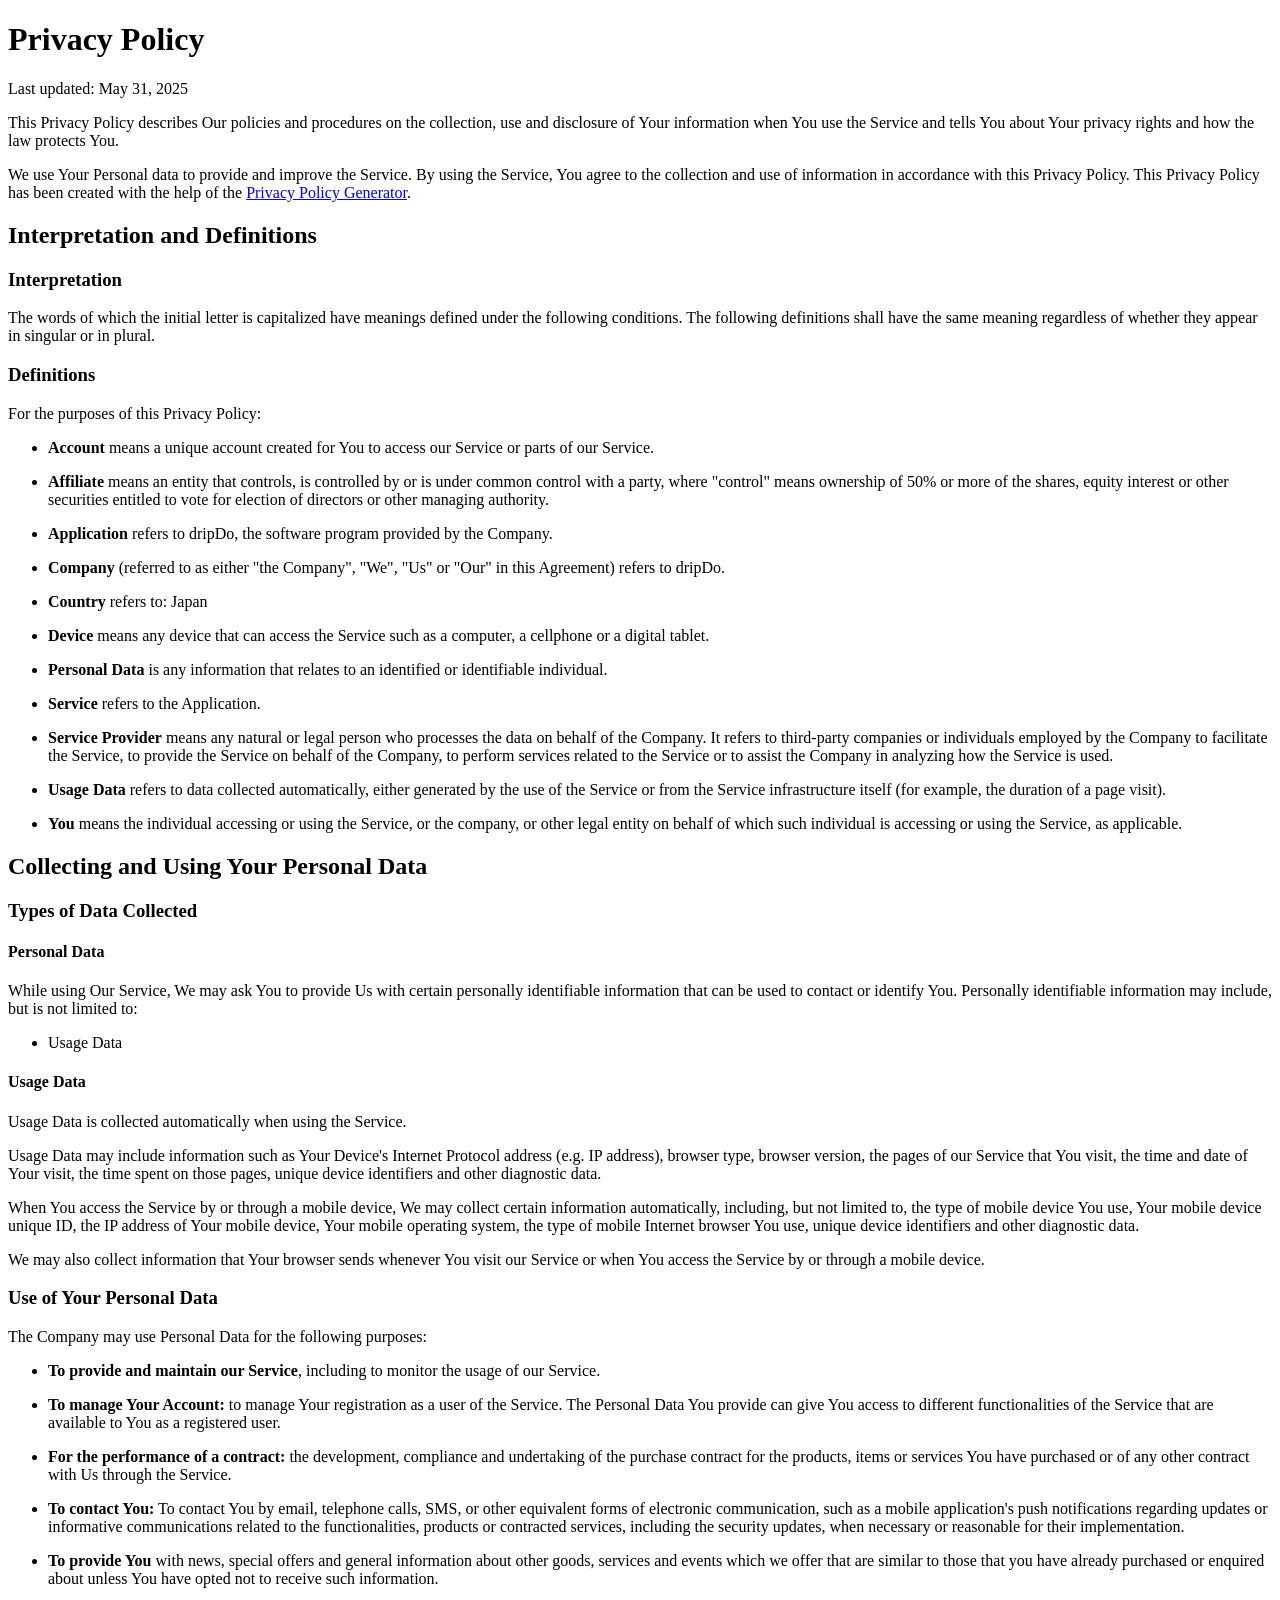
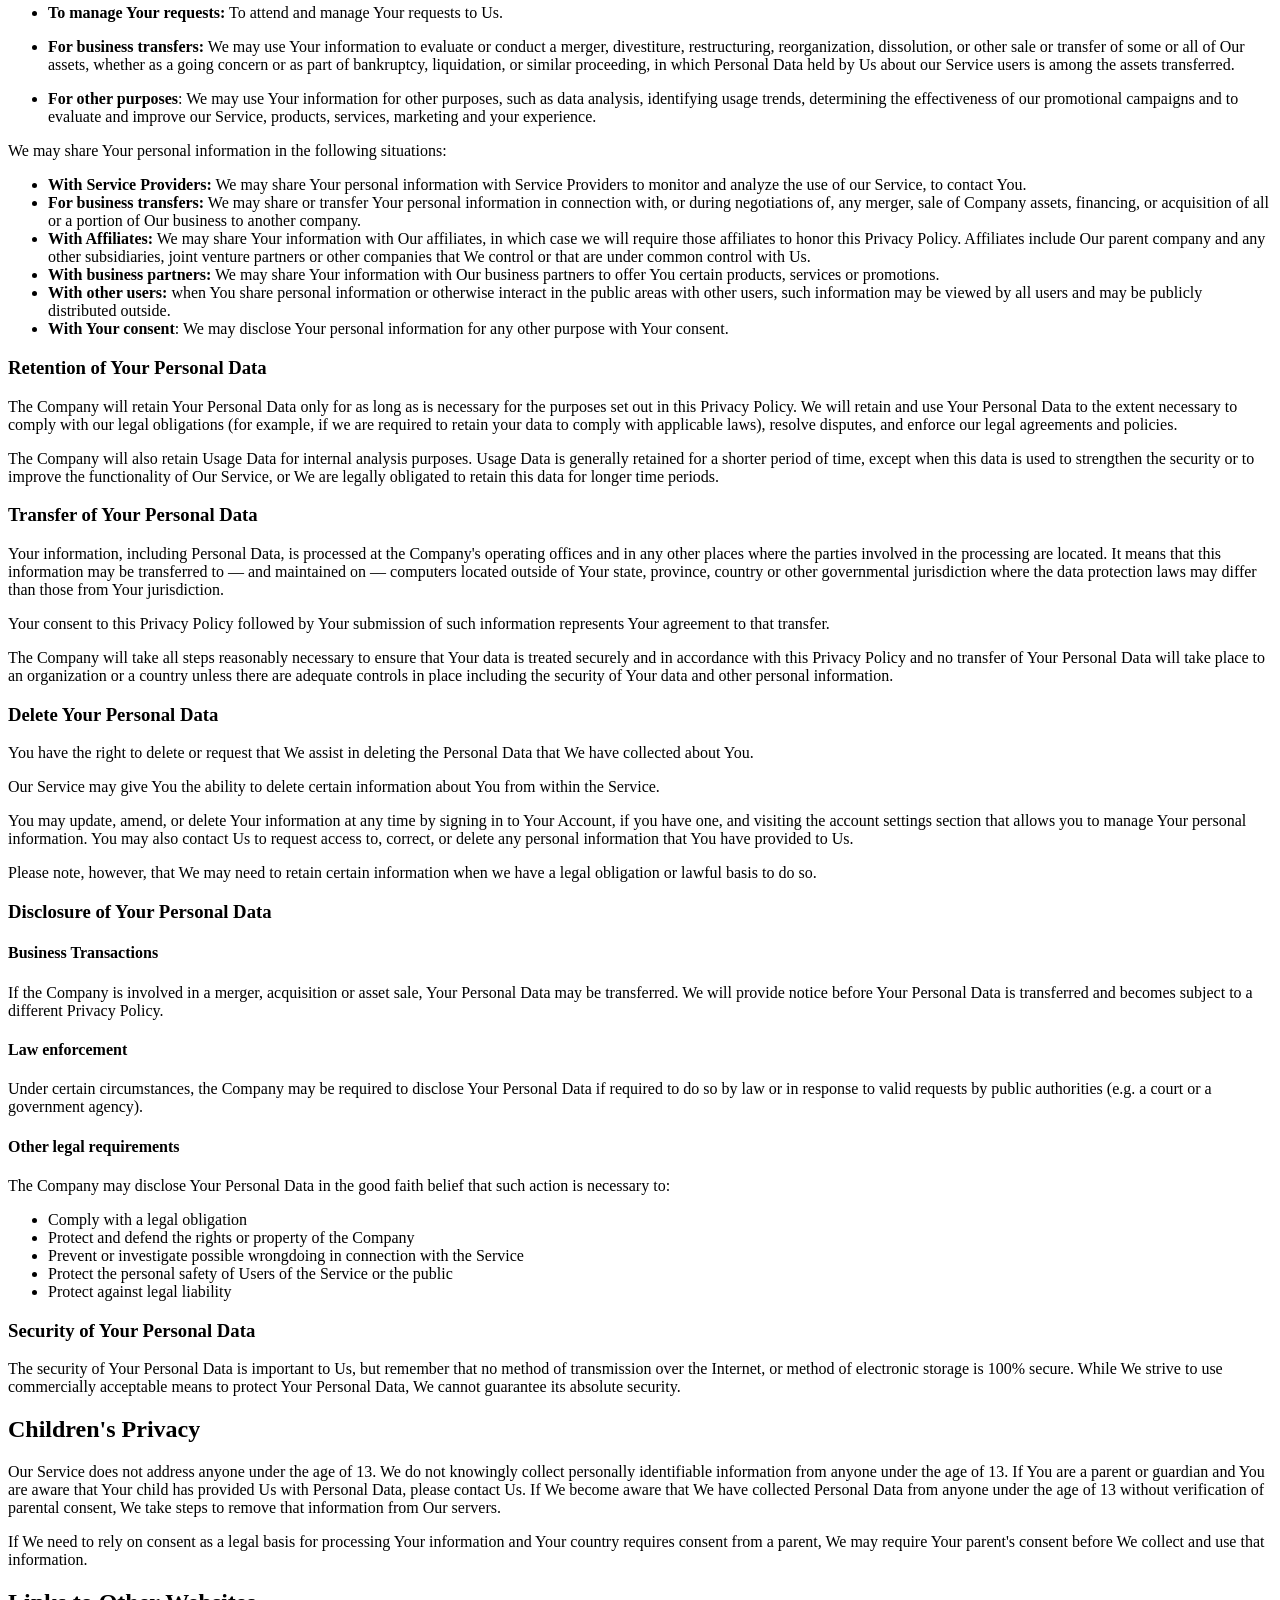
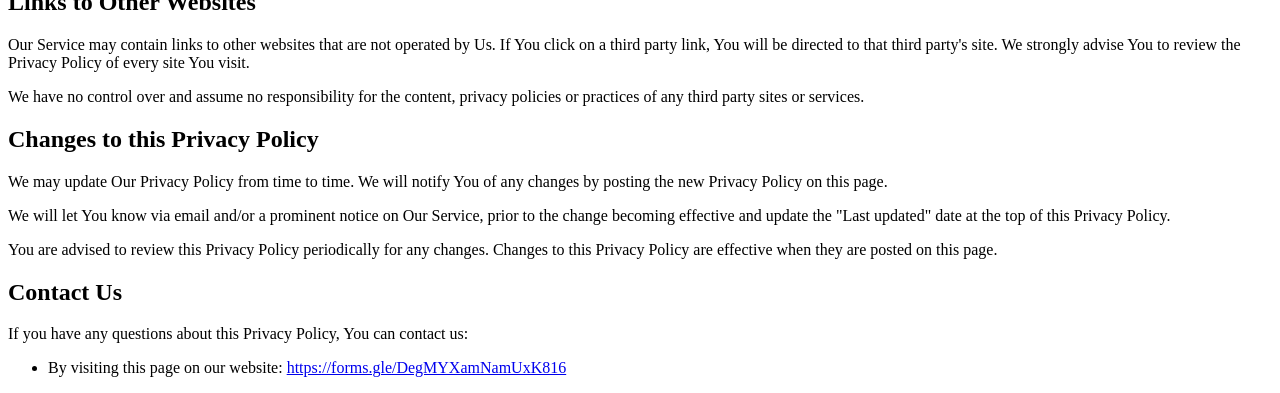
==== index.html @ 495efcf7 "Create index.html" ====
<!DOCTYPE html>
<html lang="en">
<head>
  <meta charset="UTF-8">
  <title>Privacy Policy | dripDo</title>
</head>
<body>
<h1>Privacy Policy</h1>
<p>Last updated: May 31, 2025</p>
<p>This Privacy Policy describes Our policies and procedures on the collection, use and disclosure of Your information when You use the Service and tells You about Your privacy rights and how the law protects You.</p>
<p>We use Your Personal data to provide and improve the Service. By using the Service, You agree to the collection and use of information in accordance with this Privacy Policy. This Privacy Policy has been created with the help of the <a href="https://www.termsfeed.com/privacy-policy-generator/" target="_blank">Privacy Policy Generator</a>.</p>
<h2>Interpretation and Definitions</h2>
<h3>Interpretation</h3>
<p>The words of which the initial letter is capitalized have meanings defined under the following conditions. The following definitions shall have the same meaning regardless of whether they appear in singular or in plural.</p>
<h3>Definitions</h3>
<p>For the purposes of this Privacy Policy:</p>
<ul>
<li>
<p><strong>Account</strong> means a unique account created for You to access our Service or parts of our Service.</p>
</li>
<li>
<p><strong>Affiliate</strong> means an entity that controls, is controlled by or is under common control with a party, where &quot;control&quot; means ownership of 50% or more of the shares, equity interest or other securities entitled to vote for election of directors or other managing authority.</p>
</li>
<li>
<p><strong>Application</strong> refers to dripDo, the software program provided by the Company.</p>
</li>
<li>
<p><strong>Company</strong> (referred to as either &quot;the Company&quot;, &quot;We&quot;, &quot;Us&quot; or &quot;Our&quot; in this Agreement) refers to dripDo.</p>
</li>
<li>
<p><strong>Country</strong> refers to:  Japan</p>
</li>
<li>
<p><strong>Device</strong> means any device that can access the Service such as a computer, a cellphone or a digital tablet.</p>
</li>
<li>
<p><strong>Personal Data</strong> is any information that relates to an identified or identifiable individual.</p>
</li>
<li>
<p><strong>Service</strong> refers to the Application.</p>
</li>
<li>
<p><strong>Service Provider</strong> means any natural or legal person who processes the data on behalf of the Company. It refers to third-party companies or individuals employed by the Company to facilitate the Service, to provide the Service on behalf of the Company, to perform services related to the Service or to assist the Company in analyzing how the Service is used.</p>
</li>
<li>
<p><strong>Usage Data</strong> refers to data collected automatically, either generated by the use of the Service or from the Service infrastructure itself (for example, the duration of a page visit).</p>
</li>
<li>
<p><strong>You</strong> means the individual accessing or using the Service, or the company, or other legal entity on behalf of which such individual is accessing or using the Service, as applicable.</p>
</li>
</ul>
<h2>Collecting and Using Your Personal Data</h2>
<h3>Types of Data Collected</h3>
<h4>Personal Data</h4>
<p>While using Our Service, We may ask You to provide Us with certain personally identifiable information that can be used to contact or identify You. Personally identifiable information may include, but is not limited to:</p>
<ul>
<li>Usage Data</li>
</ul>
<h4>Usage Data</h4>
<p>Usage Data is collected automatically when using the Service.</p>
<p>Usage Data may include information such as Your Device's Internet Protocol address (e.g. IP address), browser type, browser version, the pages of our Service that You visit, the time and date of Your visit, the time spent on those pages, unique device identifiers and other diagnostic data.</p>
<p>When You access the Service by or through a mobile device, We may collect certain information automatically, including, but not limited to, the type of mobile device You use, Your mobile device unique ID, the IP address of Your mobile device, Your mobile operating system, the type of mobile Internet browser You use, unique device identifiers and other diagnostic data.</p>
<p>We may also collect information that Your browser sends whenever You visit our Service or when You access the Service by or through a mobile device.</p>
<h3>Use of Your Personal Data</h3>
<p>The Company may use Personal Data for the following purposes:</p>
<ul>
<li>
<p><strong>To provide and maintain our Service</strong>, including to monitor the usage of our Service.</p>
</li>
<li>
<p><strong>To manage Your Account:</strong> to manage Your registration as a user of the Service. The Personal Data You provide can give You access to different functionalities of the Service that are available to You as a registered user.</p>
</li>
<li>
<p><strong>For the performance of a contract:</strong> the development, compliance and undertaking of the purchase contract for the products, items or services You have purchased or of any other contract with Us through the Service.</p>
</li>
<li>
<p><strong>To contact You:</strong> To contact You by email, telephone calls, SMS, or other equivalent forms of electronic communication, such as a mobile application's push notifications regarding updates or informative communications related to the functionalities, products or contracted services, including the security updates, when necessary or reasonable for their implementation.</p>
</li>
<li>
<p><strong>To provide You</strong> with news, special offers and general information about other goods, services and events which we offer that are similar to those that you have already purchased or enquired about unless You have opted not to receive such information.</p>
</li>
<li>
<p><strong>To manage Your requests:</strong> To attend and manage Your requests to Us.</p>
</li>
<li>
<p><strong>For business transfers:</strong> We may use Your information to evaluate or conduct a merger, divestiture, restructuring, reorganization, dissolution, or other sale or transfer of some or all of Our assets, whether as a going concern or as part of bankruptcy, liquidation, or similar proceeding, in which Personal Data held by Us about our Service users is among the assets transferred.</p>
</li>
<li>
<p><strong>For other purposes</strong>: We may use Your information for other purposes, such as data analysis, identifying usage trends, determining the effectiveness of our promotional campaigns and to evaluate and improve our Service, products, services, marketing and your experience.</p>
</li>
</ul>
<p>We may share Your personal information in the following situations:</p>
<ul>
<li><strong>With Service Providers:</strong> We may share Your personal information with Service Providers to monitor and analyze the use of our Service,  to contact You.</li>
<li><strong>For business transfers:</strong> We may share or transfer Your personal information in connection with, or during negotiations of, any merger, sale of Company assets, financing, or acquisition of all or a portion of Our business to another company.</li>
<li><strong>With Affiliates:</strong> We may share Your information with Our affiliates, in which case we will require those affiliates to honor this Privacy Policy. Affiliates include Our parent company and any other subsidiaries, joint venture partners or other companies that We control or that are under common control with Us.</li>
<li><strong>With business partners:</strong> We may share Your information with Our business partners to offer You certain products, services or promotions.</li>
<li><strong>With other users:</strong> when You share personal information or otherwise interact in the public areas with other users, such information may be viewed by all users and may be publicly distributed outside.</li>
<li><strong>With Your consent</strong>: We may disclose Your personal information for any other purpose with Your consent.</li>
</ul>
<h3>Retention of Your Personal Data</h3>
<p>The Company will retain Your Personal Data only for as long as is necessary for the purposes set out in this Privacy Policy. We will retain and use Your Personal Data to the extent necessary to comply with our legal obligations (for example, if we are required to retain your data to comply with applicable laws), resolve disputes, and enforce our legal agreements and policies.</p>
<p>The Company will also retain Usage Data for internal analysis purposes. Usage Data is generally retained for a shorter period of time, except when this data is used to strengthen the security or to improve the functionality of Our Service, or We are legally obligated to retain this data for longer time periods.</p>
<h3>Transfer of Your Personal Data</h3>
<p>Your information, including Personal Data, is processed at the Company's operating offices and in any other places where the parties involved in the processing are located. It means that this information may be transferred to — and maintained on — computers located outside of Your state, province, country or other governmental jurisdiction where the data protection laws may differ than those from Your jurisdiction.</p>
<p>Your consent to this Privacy Policy followed by Your submission of such information represents Your agreement to that transfer.</p>
<p>The Company will take all steps reasonably necessary to ensure that Your data is treated securely and in accordance with this Privacy Policy and no transfer of Your Personal Data will take place to an organization or a country unless there are adequate controls in place including the security of Your data and other personal information.</p>
<h3>Delete Your Personal Data</h3>
<p>You have the right to delete or request that We assist in deleting the Personal Data that We have collected about You.</p>
<p>Our Service may give You the ability to delete certain information about You from within the Service.</p>
<p>You may update, amend, or delete Your information at any time by signing in to Your Account, if you have one, and visiting the account settings section that allows you to manage Your personal information. You may also contact Us to request access to, correct, or delete any personal information that You have provided to Us.</p>
<p>Please note, however, that We may need to retain certain information when we have a legal obligation or lawful basis to do so.</p>
<h3>Disclosure of Your Personal Data</h3>
<h4>Business Transactions</h4>
<p>If the Company is involved in a merger, acquisition or asset sale, Your Personal Data may be transferred. We will provide notice before Your Personal Data is transferred and becomes subject to a different Privacy Policy.</p>
<h4>Law enforcement</h4>
<p>Under certain circumstances, the Company may be required to disclose Your Personal Data if required to do so by law or in response to valid requests by public authorities (e.g. a court or a government agency).</p>
<h4>Other legal requirements</h4>
<p>The Company may disclose Your Personal Data in the good faith belief that such action is necessary to:</p>
<ul>
<li>Comply with a legal obligation</li>
<li>Protect and defend the rights or property of the Company</li>
<li>Prevent or investigate possible wrongdoing in connection with the Service</li>
<li>Protect the personal safety of Users of the Service or the public</li>
<li>Protect against legal liability</li>
</ul>
<h3>Security of Your Personal Data</h3>
<p>The security of Your Personal Data is important to Us, but remember that no method of transmission over the Internet, or method of electronic storage is 100% secure. While We strive to use commercially acceptable means to protect Your Personal Data, We cannot guarantee its absolute security.</p>
<h2>Children's Privacy</h2>
<p>Our Service does not address anyone under the age of 13. We do not knowingly collect personally identifiable information from anyone under the age of 13. If You are a parent or guardian and You are aware that Your child has provided Us with Personal Data, please contact Us. If We become aware that We have collected Personal Data from anyone under the age of 13 without verification of parental consent, We take steps to remove that information from Our servers.</p>
<p>If We need to rely on consent as a legal basis for processing Your information and Your country requires consent from a parent, We may require Your parent's consent before We collect and use that information.</p>
<h2>Links to Other Websites</h2>
<p>Our Service may contain links to other websites that are not operated by Us. If You click on a third party link, You will be directed to that third party's site. We strongly advise You to review the Privacy Policy of every site You visit.</p>
<p>We have no control over and assume no responsibility for the content, privacy policies or practices of any third party sites or services.</p>
<h2>Changes to this Privacy Policy</h2>
<p>We may update Our Privacy Policy from time to time. We will notify You of any changes by posting the new Privacy Policy on this page.</p>
<p>We will let You know via email and/or a prominent notice on Our Service, prior to the change becoming effective and update the &quot;Last updated&quot; date at the top of this Privacy Policy.</p>
<p>You are advised to review this Privacy Policy periodically for any changes. Changes to this Privacy Policy are effective when they are posted on this page.</p>
<h2>Contact Us</h2>
<p>If you have any questions about this Privacy Policy, You can contact us:</p>
<ul>
<li>By visiting this page on our website: <a href="https://forms.gle/DegMYXamNamUxK816" rel="external nofollow noopener" target="_blank">https://forms.gle/DegMYXamNamUxK816</a></li>
</ul>
</body>
</html>
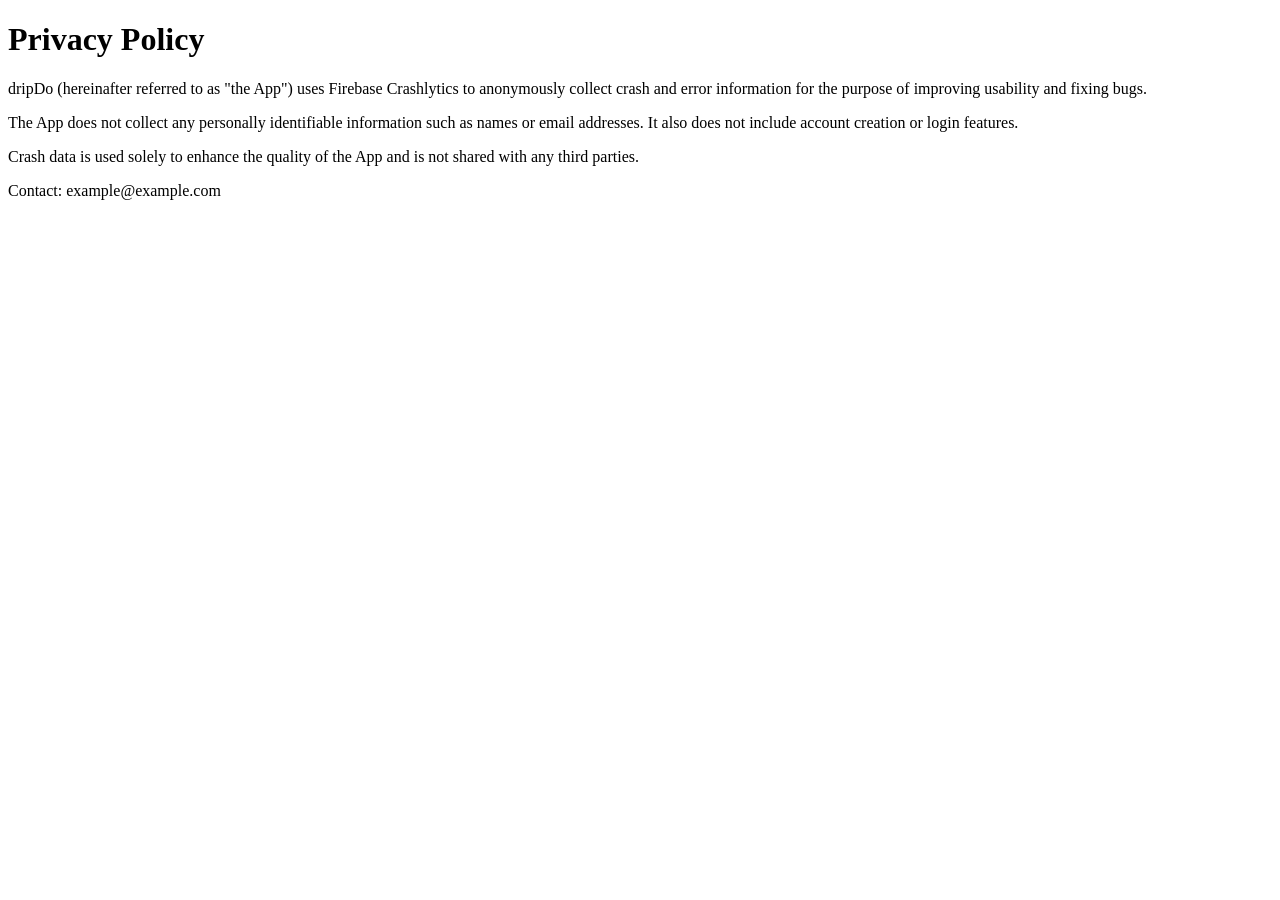
==== commit c7604a8f: "Update index.html" ====
--- a/index.html
+++ b/index.html
@@ -5,141 +5,10 @@
   <title>Privacy Policy | dripDo</title>
 </head>
 <body>
-<h1>Privacy Policy</h1>
-<p>Last updated: May 31, 2025</p>
-<p>This Privacy Policy describes Our policies and procedures on the collection, use and disclosure of Your information when You use the Service and tells You about Your privacy rights and how the law protects You.</p>
-<p>We use Your Personal data to provide and improve the Service. By using the Service, You agree to the collection and use of information in accordance with this Privacy Policy. This Privacy Policy has been created with the help of the <a href="https://www.termsfeed.com/privacy-policy-generator/" target="_blank">Privacy Policy Generator</a>.</p>
-<h2>Interpretation and Definitions</h2>
-<h3>Interpretation</h3>
-<p>The words of which the initial letter is capitalized have meanings defined under the following conditions. The following definitions shall have the same meaning regardless of whether they appear in singular or in plural.</p>
-<h3>Definitions</h3>
-<p>For the purposes of this Privacy Policy:</p>
-<ul>
-<li>
-<p><strong>Account</strong> means a unique account created for You to access our Service or parts of our Service.</p>
-</li>
-<li>
-<p><strong>Affiliate</strong> means an entity that controls, is controlled by or is under common control with a party, where &quot;control&quot; means ownership of 50% or more of the shares, equity interest or other securities entitled to vote for election of directors or other managing authority.</p>
-</li>
-<li>
-<p><strong>Application</strong> refers to dripDo, the software program provided by the Company.</p>
-</li>
-<li>
-<p><strong>Company</strong> (referred to as either &quot;the Company&quot;, &quot;We&quot;, &quot;Us&quot; or &quot;Our&quot; in this Agreement) refers to dripDo.</p>
-</li>
-<li>
-<p><strong>Country</strong> refers to:  Japan</p>
-</li>
-<li>
-<p><strong>Device</strong> means any device that can access the Service such as a computer, a cellphone or a digital tablet.</p>
-</li>
-<li>
-<p><strong>Personal Data</strong> is any information that relates to an identified or identifiable individual.</p>
-</li>
-<li>
-<p><strong>Service</strong> refers to the Application.</p>
-</li>
-<li>
-<p><strong>Service Provider</strong> means any natural or legal person who processes the data on behalf of the Company. It refers to third-party companies or individuals employed by the Company to facilitate the Service, to provide the Service on behalf of the Company, to perform services related to the Service or to assist the Company in analyzing how the Service is used.</p>
-</li>
-<li>
-<p><strong>Usage Data</strong> refers to data collected automatically, either generated by the use of the Service or from the Service infrastructure itself (for example, the duration of a page visit).</p>
-</li>
-<li>
-<p><strong>You</strong> means the individual accessing or using the Service, or the company, or other legal entity on behalf of which such individual is accessing or using the Service, as applicable.</p>
-</li>
-</ul>
-<h2>Collecting and Using Your Personal Data</h2>
-<h3>Types of Data Collected</h3>
-<h4>Personal Data</h4>
-<p>While using Our Service, We may ask You to provide Us with certain personally identifiable information that can be used to contact or identify You. Personally identifiable information may include, but is not limited to:</p>
-<ul>
-<li>Usage Data</li>
-</ul>
-<h4>Usage Data</h4>
-<p>Usage Data is collected automatically when using the Service.</p>
-<p>Usage Data may include information such as Your Device's Internet Protocol address (e.g. IP address), browser type, browser version, the pages of our Service that You visit, the time and date of Your visit, the time spent on those pages, unique device identifiers and other diagnostic data.</p>
-<p>When You access the Service by or through a mobile device, We may collect certain information automatically, including, but not limited to, the type of mobile device You use, Your mobile device unique ID, the IP address of Your mobile device, Your mobile operating system, the type of mobile Internet browser You use, unique device identifiers and other diagnostic data.</p>
-<p>We may also collect information that Your browser sends whenever You visit our Service or when You access the Service by or through a mobile device.</p>
-<h3>Use of Your Personal Data</h3>
-<p>The Company may use Personal Data for the following purposes:</p>
-<ul>
-<li>
-<p><strong>To provide and maintain our Service</strong>, including to monitor the usage of our Service.</p>
-</li>
-<li>
-<p><strong>To manage Your Account:</strong> to manage Your registration as a user of the Service. The Personal Data You provide can give You access to different functionalities of the Service that are available to You as a registered user.</p>
-</li>
-<li>
-<p><strong>For the performance of a contract:</strong> the development, compliance and undertaking of the purchase contract for the products, items or services You have purchased or of any other contract with Us through the Service.</p>
-</li>
-<li>
-<p><strong>To contact You:</strong> To contact You by email, telephone calls, SMS, or other equivalent forms of electronic communication, such as a mobile application's push notifications regarding updates or informative communications related to the functionalities, products or contracted services, including the security updates, when necessary or reasonable for their implementation.</p>
-</li>
-<li>
-<p><strong>To provide You</strong> with news, special offers and general information about other goods, services and events which we offer that are similar to those that you have already purchased or enquired about unless You have opted not to receive such information.</p>
-</li>
-<li>
-<p><strong>To manage Your requests:</strong> To attend and manage Your requests to Us.</p>
-</li>
-<li>
-<p><strong>For business transfers:</strong> We may use Your information to evaluate or conduct a merger, divestiture, restructuring, reorganization, dissolution, or other sale or transfer of some or all of Our assets, whether as a going concern or as part of bankruptcy, liquidation, or similar proceeding, in which Personal Data held by Us about our Service users is among the assets transferred.</p>
-</li>
-<li>
-<p><strong>For other purposes</strong>: We may use Your information for other purposes, such as data analysis, identifying usage trends, determining the effectiveness of our promotional campaigns and to evaluate and improve our Service, products, services, marketing and your experience.</p>
-</li>
-</ul>
-<p>We may share Your personal information in the following situations:</p>
-<ul>
-<li><strong>With Service Providers:</strong> We may share Your personal information with Service Providers to monitor and analyze the use of our Service,  to contact You.</li>
-<li><strong>For business transfers:</strong> We may share or transfer Your personal information in connection with, or during negotiations of, any merger, sale of Company assets, financing, or acquisition of all or a portion of Our business to another company.</li>
-<li><strong>With Affiliates:</strong> We may share Your information with Our affiliates, in which case we will require those affiliates to honor this Privacy Policy. Affiliates include Our parent company and any other subsidiaries, joint venture partners or other companies that We control or that are under common control with Us.</li>
-<li><strong>With business partners:</strong> We may share Your information with Our business partners to offer You certain products, services or promotions.</li>
-<li><strong>With other users:</strong> when You share personal information or otherwise interact in the public areas with other users, such information may be viewed by all users and may be publicly distributed outside.</li>
-<li><strong>With Your consent</strong>: We may disclose Your personal information for any other purpose with Your consent.</li>
-</ul>
-<h3>Retention of Your Personal Data</h3>
-<p>The Company will retain Your Personal Data only for as long as is necessary for the purposes set out in this Privacy Policy. We will retain and use Your Personal Data to the extent necessary to comply with our legal obligations (for example, if we are required to retain your data to comply with applicable laws), resolve disputes, and enforce our legal agreements and policies.</p>
-<p>The Company will also retain Usage Data for internal analysis purposes. Usage Data is generally retained for a shorter period of time, except when this data is used to strengthen the security or to improve the functionality of Our Service, or We are legally obligated to retain this data for longer time periods.</p>
-<h3>Transfer of Your Personal Data</h3>
-<p>Your information, including Personal Data, is processed at the Company's operating offices and in any other places where the parties involved in the processing are located. It means that this information may be transferred to — and maintained on — computers located outside of Your state, province, country or other governmental jurisdiction where the data protection laws may differ than those from Your jurisdiction.</p>
-<p>Your consent to this Privacy Policy followed by Your submission of such information represents Your agreement to that transfer.</p>
-<p>The Company will take all steps reasonably necessary to ensure that Your data is treated securely and in accordance with this Privacy Policy and no transfer of Your Personal Data will take place to an organization or a country unless there are adequate controls in place including the security of Your data and other personal information.</p>
-<h3>Delete Your Personal Data</h3>
-<p>You have the right to delete or request that We assist in deleting the Personal Data that We have collected about You.</p>
-<p>Our Service may give You the ability to delete certain information about You from within the Service.</p>
-<p>You may update, amend, or delete Your information at any time by signing in to Your Account, if you have one, and visiting the account settings section that allows you to manage Your personal information. You may also contact Us to request access to, correct, or delete any personal information that You have provided to Us.</p>
-<p>Please note, however, that We may need to retain certain information when we have a legal obligation or lawful basis to do so.</p>
-<h3>Disclosure of Your Personal Data</h3>
-<h4>Business Transactions</h4>
-<p>If the Company is involved in a merger, acquisition or asset sale, Your Personal Data may be transferred. We will provide notice before Your Personal Data is transferred and becomes subject to a different Privacy Policy.</p>
-<h4>Law enforcement</h4>
-<p>Under certain circumstances, the Company may be required to disclose Your Personal Data if required to do so by law or in response to valid requests by public authorities (e.g. a court or a government agency).</p>
-<h4>Other legal requirements</h4>
-<p>The Company may disclose Your Personal Data in the good faith belief that such action is necessary to:</p>
-<ul>
-<li>Comply with a legal obligation</li>
-<li>Protect and defend the rights or property of the Company</li>
-<li>Prevent or investigate possible wrongdoing in connection with the Service</li>
-<li>Protect the personal safety of Users of the Service or the public</li>
-<li>Protect against legal liability</li>
-</ul>
-<h3>Security of Your Personal Data</h3>
-<p>The security of Your Personal Data is important to Us, but remember that no method of transmission over the Internet, or method of electronic storage is 100% secure. While We strive to use commercially acceptable means to protect Your Personal Data, We cannot guarantee its absolute security.</p>
-<h2>Children's Privacy</h2>
-<p>Our Service does not address anyone under the age of 13. We do not knowingly collect personally identifiable information from anyone under the age of 13. If You are a parent or guardian and You are aware that Your child has provided Us with Personal Data, please contact Us. If We become aware that We have collected Personal Data from anyone under the age of 13 without verification of parental consent, We take steps to remove that information from Our servers.</p>
-<p>If We need to rely on consent as a legal basis for processing Your information and Your country requires consent from a parent, We may require Your parent's consent before We collect and use that information.</p>
-<h2>Links to Other Websites</h2>
-<p>Our Service may contain links to other websites that are not operated by Us. If You click on a third party link, You will be directed to that third party's site. We strongly advise You to review the Privacy Policy of every site You visit.</p>
-<p>We have no control over and assume no responsibility for the content, privacy policies or practices of any third party sites or services.</p>
-<h2>Changes to this Privacy Policy</h2>
-<p>We may update Our Privacy Policy from time to time. We will notify You of any changes by posting the new Privacy Policy on this page.</p>
-<p>We will let You know via email and/or a prominent notice on Our Service, prior to the change becoming effective and update the &quot;Last updated&quot; date at the top of this Privacy Policy.</p>
-<p>You are advised to review this Privacy Policy periodically for any changes. Changes to this Privacy Policy are effective when they are posted on this page.</p>
-<h2>Contact Us</h2>
-<p>If you have any questions about this Privacy Policy, You can contact us:</p>
-<ul>
-<li>By visiting this page on our website: <a href="https://forms.gle/DegMYXamNamUxK816" rel="external nofollow noopener" target="_blank">https://forms.gle/DegMYXamNamUxK816</a></li>
-</ul>
+  <h1>Privacy Policy</h1>
+  <p>dripDo (hereinafter referred to as "the App") uses Firebase Crashlytics to anonymously collect crash and error information for the purpose of improving usability and fixing bugs.</p>
+  <p>The App does not collect any personally identifiable information such as names or email addresses. It also does not include account creation or login features.</p>
+  <p>Crash data is used solely to enhance the quality of the App and is not shared with any third parties.</p>
+  <p>Contact: example@example.com</p>
 </body>
 </html>
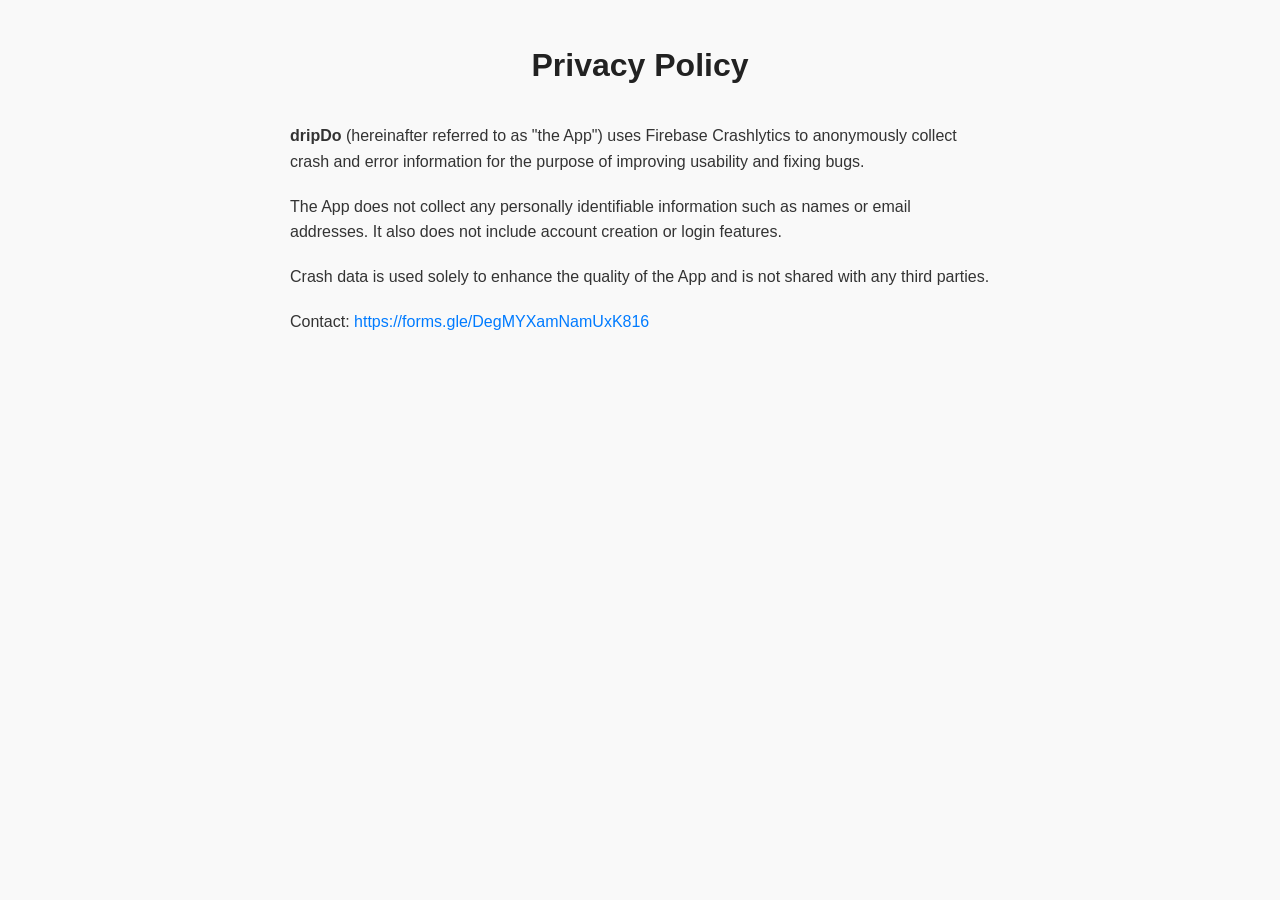
==== commit dd28ce23: "Update index.html" ====
--- a/index.html
+++ b/index.html
@@ -3,12 +3,43 @@
 <head>
   <meta charset="UTF-8">
   <title>Privacy Policy | dripDo</title>
+  <style>
+    body {
+      font-family: -apple-system, BlinkMacSystemFont, "Segoe UI", Roboto, "Helvetica Neue", sans-serif;
+      max-width: 700px;
+      margin: 40px auto;
+      padding: 0 20px;
+      line-height: 1.6;
+      color: #333;
+      background-color: #f9f9f9;
+    }
+
+    h1 {
+      color: #222;
+      font-size: 2em;
+      margin-bottom: 1em;
+      text-align: center;
+    }
+
+    p {
+      margin-bottom: 1.2em;
+    }
+
+    a {
+      color: #007BFF;
+      text-decoration: none;
+    }
+
+    a:hover {
+      text-decoration: underline;
+    }
+  </style>
 </head>
 <body>
   <h1>Privacy Policy</h1>
-  <p>dripDo (hereinafter referred to as "the App") uses Firebase Crashlytics to anonymously collect crash and error information for the purpose of improving usability and fixing bugs.</p>
+  <p><strong>dripDo</strong> (hereinafter referred to as "the App") uses Firebase Crashlytics to anonymously collect crash and error information for the purpose of improving usability and fixing bugs.</p>
   <p>The App does not collect any personally identifiable information such as names or email addresses. It also does not include account creation or login features.</p>
   <p>Crash data is used solely to enhance the quality of the App and is not shared with any third parties.</p>
-  <p>Contact: example@example.com</p>
+  <p>Contact: <a href="https://forms.gle/DegMYXamNamUxK816" target="_blank">https://forms.gle/DegMYXamNamUxK816</a></p>
 </body>
 </html>
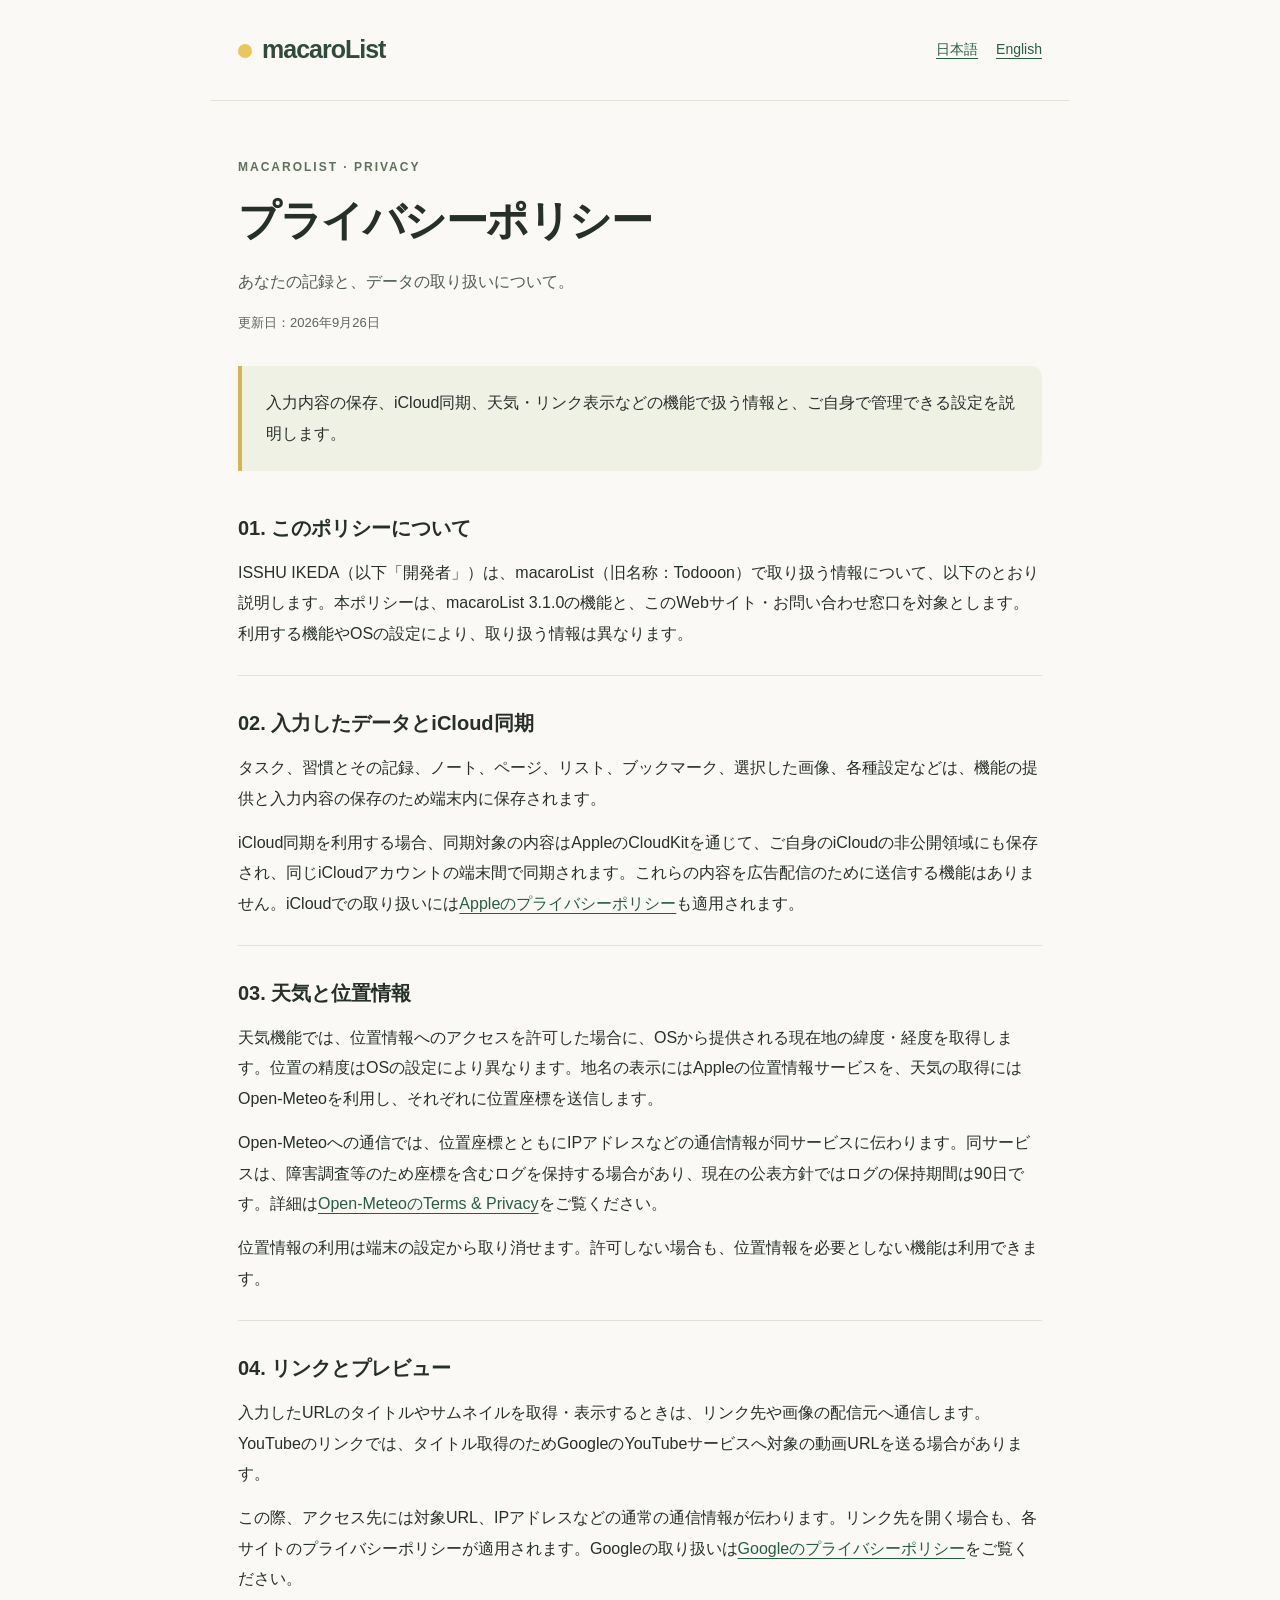
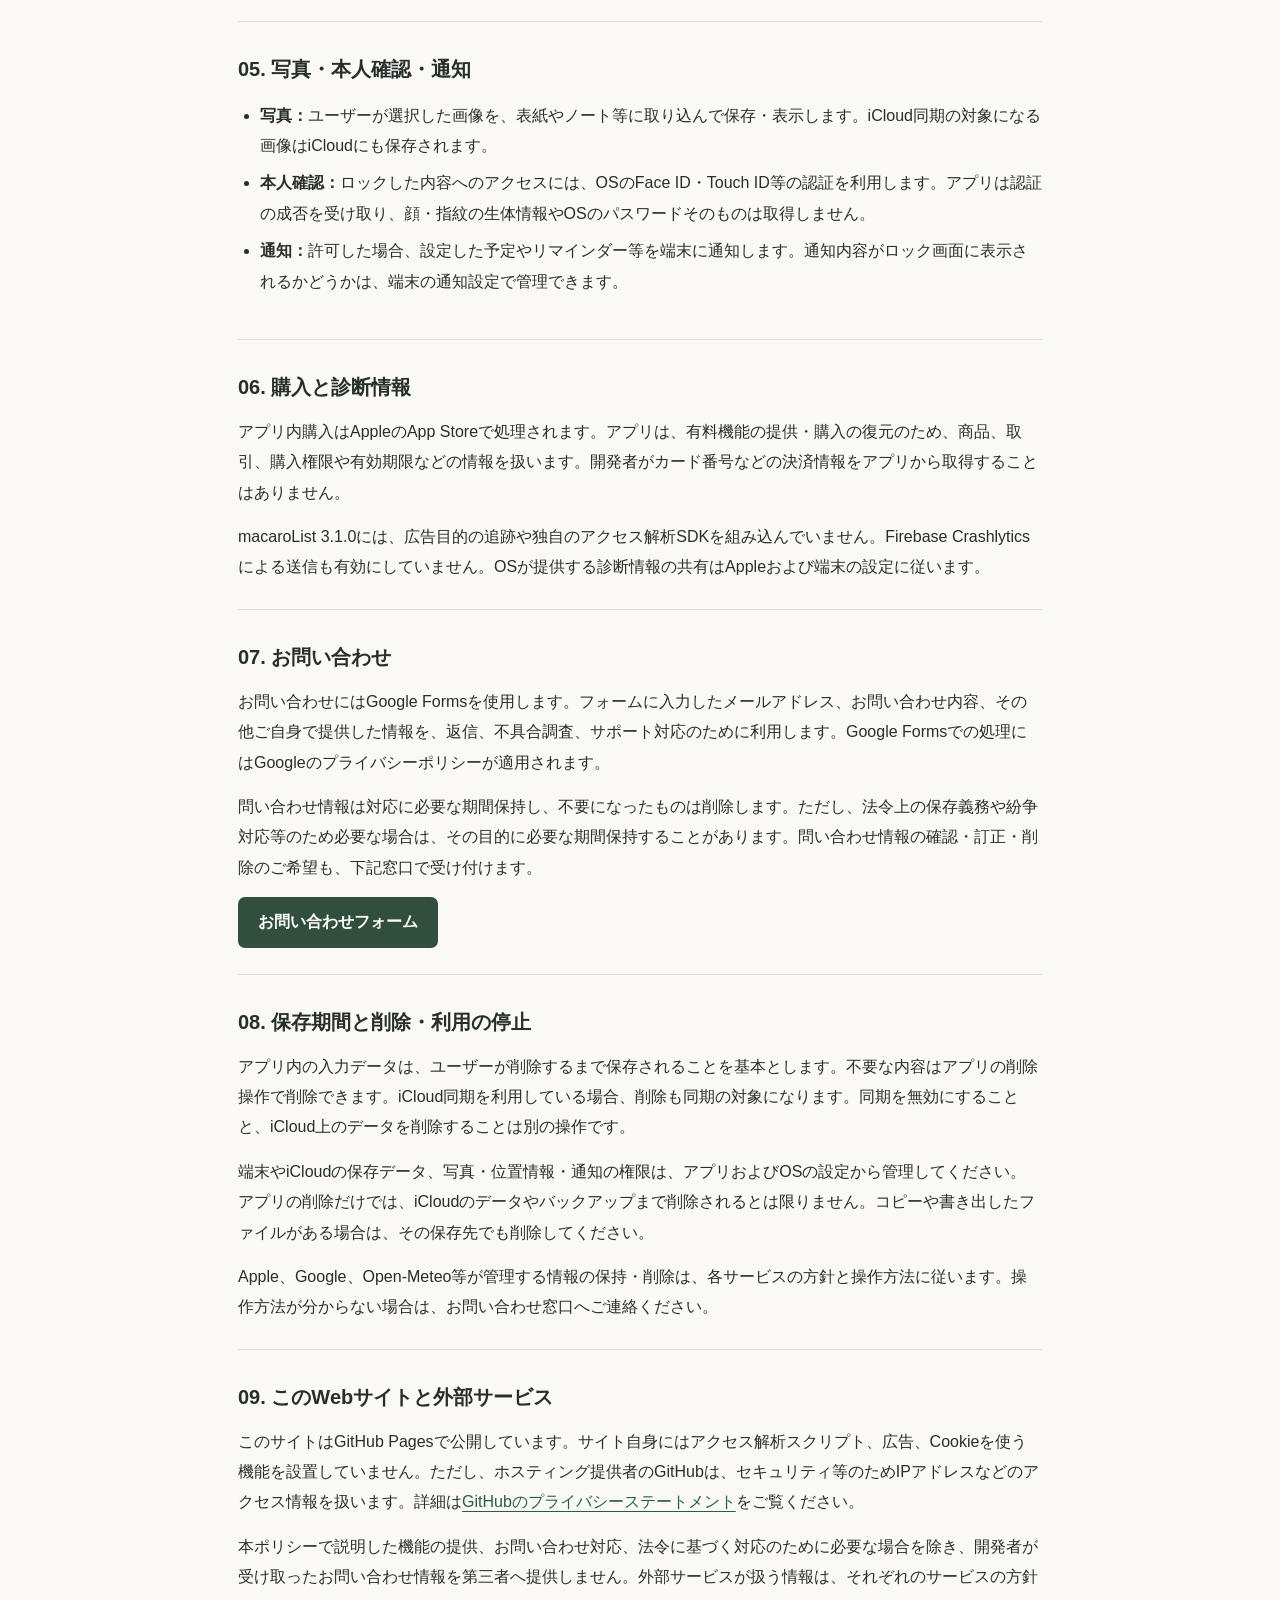
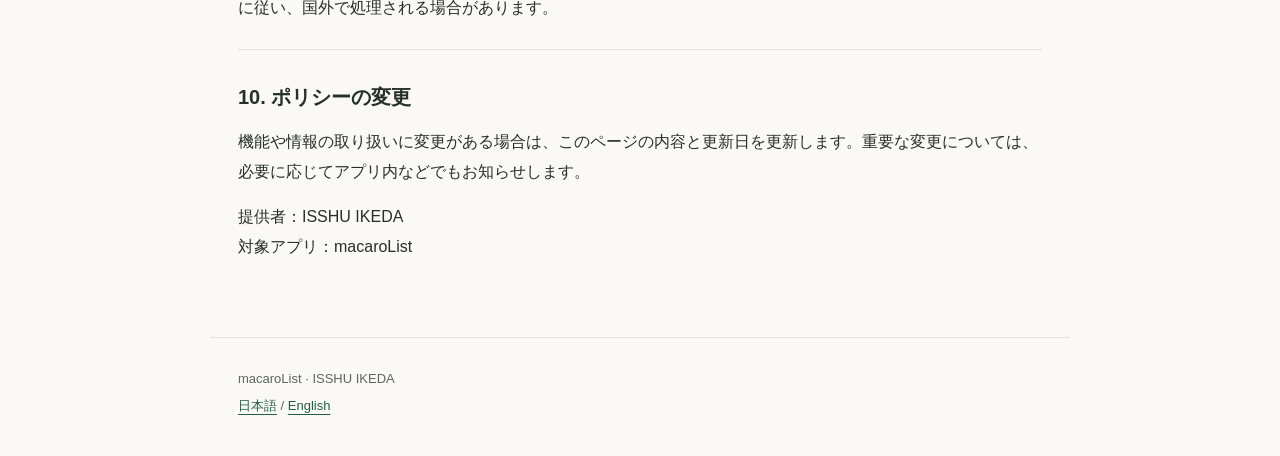
==== commit f2cc81b6: "REL_00006: publish macaroList privacy policy in Japanese and English" ====
--- a/index.html
+++ b/index.html
@@ -1,45 +1,12 @@
-<!DOCTYPE html>
-<html lang="en">
-<head>
-  <meta charset="UTF-8">
-  <title>Privacy Policy | dripDo</title>
-  <style>
-    body {
-      font-family: -apple-system, BlinkMacSystemFont, "Segoe UI", Roboto, "Helvetica Neue", sans-serif;
-      max-width: 700px;
-      margin: 40px auto;
-      padding: 0 20px;
-      line-height: 1.6;
-      color: #333;
-      background-color: #f9f9f9;
-    }
-
-    h1 {
-      color: #222;
-      font-size: 2em;
-      margin-bottom: 1em;
-      text-align: center;
-    }
-
-    p {
-      margin-bottom: 1.2em;
-    }
-
-    a {
-      color: #007BFF;
-      text-decoration: none;
-    }
-
-    a:hover {
-      text-decoration: underline;
-    }
-  </style>
-</head>
-<body>
-  <h1>Privacy Policy</h1>
-  <p><strong>dripDo</strong> (hereinafter referred to as "the App") uses Firebase Crashlytics to anonymously collect crash and error information for the purpose of improving usability and fixing bugs.</p>
-  <p>The App does not collect any personally identifiable information such as names or email addresses. It also does not include account creation or login features.</p>
-  <p>Crash data is used solely to enhance the quality of the App and is not shared with any third parties.</p>
-  <p>Contact: <a href="https://forms.gle/DegMYXamNamUxK816" target="_blank">https://forms.gle/DegMYXamNamUxK816</a></p>
-</body>
-</html>
+<!doctype html>
+<html lang="ja"><head><meta charset="utf-8"><meta name="viewport" content="width=device-width, initial-scale=1"><title>プライバシーポリシー | macaroList</title><meta name="description" content="入力内容の保存、iCloud同期、天気・リンク表示などの機能で扱う情報と、ご自身で管理できる設定を説明します。"><meta name="color-scheme" content="light"><link rel="canonical" href="https://featureike.github.io/"><link rel="alternate" hreflang="ja" href="https://featureike.github.io/"><link rel="alternate" hreflang="en" href="https://featureike.github.io/en/"><link rel="stylesheet" href="/style.css"></head>
+<body><header><a class="brand" href="/">macaroList</a><nav aria-label="Language"><a href="/" lang="ja" aria-current="page">日本語</a><a href="/en/" lang="en">English</a></nav></header><main><p class="eyebrow">MACAROLIST · PRIVACY</p><h1>プライバシーポリシー</h1><p class="intro">あなたの記録と、データの取り扱いについて。</p><p class="date"><time datetime="2026-09-26">更新日：2026年9月26日</time></p><aside class="summary"><p>入力内容の保存、iCloud同期、天気・リンク表示などの機能で扱う情報と、ご自身で管理できる設定を説明します。</p></aside><div class="sections"><section aria-labelledby="section-1"><h2 id="section-1">01. このポリシーについて</h2><p>ISSHU IKEDA（以下「開発者」）は、macaroList（旧名称：Todooon）で取り扱う情報について、以下のとおり説明します。本ポリシーは、macaroList 3.1.0の機能と、このWebサイト・お問い合わせ窓口を対象とします。利用する機能やOSの設定により、取り扱う情報は異なります。</p></section>
+<section aria-labelledby="section-2"><h2 id="section-2">02. 入力したデータとiCloud同期</h2><p>タスク、習慣とその記録、ノート、ページ、リスト、ブックマーク、選択した画像、各種設定などは、機能の提供と入力内容の保存のため端末内に保存されます。</p><p>iCloud同期を利用する場合、同期対象の内容はAppleのCloudKitを通じて、ご自身のiCloudの非公開領域にも保存され、同じiCloudアカウントの端末間で同期されます。これらの内容を広告配信のために送信する機能はありません。iCloudでの取り扱いには<a href="https://www.apple.com/legal/privacy/">Appleのプライバシーポリシー</a>も適用されます。</p></section>
+<section aria-labelledby="section-3"><h2 id="section-3">03. 天気と位置情報</h2><p>天気機能では、位置情報へのアクセスを許可した場合に、OSから提供される現在地の緯度・経度を取得します。位置の精度はOSの設定により異なります。地名の表示にはAppleの位置情報サービスを、天気の取得にはOpen-Meteoを利用し、それぞれに位置座標を送信します。</p><p>Open-Meteoへの通信では、位置座標とともにIPアドレスなどの通信情報が同サービスに伝わります。同サービスは、障害調査等のため座標を含むログを保持する場合があり、現在の公表方針ではログの保持期間は90日です。詳細は<a href="https://open-meteo.com/en/terms#privacy">Open-MeteoのTerms &amp; Privacy</a>をご覧ください。</p><p>位置情報の利用は端末の設定から取り消せます。許可しない場合も、位置情報を必要としない機能は利用できます。</p></section>
+<section aria-labelledby="section-4"><h2 id="section-4">04. リンクとプレビュー</h2><p>入力したURLのタイトルやサムネイルを取得・表示するときは、リンク先や画像の配信元へ通信します。YouTubeのリンクでは、タイトル取得のためGoogleのYouTubeサービスへ対象の動画URLを送る場合があります。</p><p>この際、アクセス先には対象URL、IPアドレスなどの通常の通信情報が伝わります。リンク先を開く場合も、各サイトのプライバシーポリシーが適用されます。Googleの取り扱いは<a href="https://policies.google.com/privacy">Googleのプライバシーポリシー</a>をご覧ください。</p></section>
+<section aria-labelledby="section-5"><h2 id="section-5">05. 写真・本人確認・通知</h2><ul><li><strong>写真：</strong>ユーザーが選択した画像を、表紙やノート等に取り込んで保存・表示します。iCloud同期の対象になる画像はiCloudにも保存されます。</li><li><strong>本人確認：</strong>ロックした内容へのアクセスには、OSのFace ID・Touch ID等の認証を利用します。アプリは認証の成否を受け取り、顔・指紋の生体情報やOSのパスワードそのものは取得しません。</li><li><strong>通知：</strong>許可した場合、設定した予定やリマインダー等を端末に通知します。通知内容がロック画面に表示されるかどうかは、端末の通知設定で管理できます。</li></ul></section>
+<section aria-labelledby="section-6"><h2 id="section-6">06. 購入と診断情報</h2><p>アプリ内購入はAppleのApp Storeで処理されます。アプリは、有料機能の提供・購入の復元のため、商品、取引、購入権限や有効期限などの情報を扱います。開発者がカード番号などの決済情報をアプリから取得することはありません。</p><p>macaroList 3.1.0には、広告目的の追跡や独自のアクセス解析SDKを組み込んでいません。Firebase Crashlyticsによる送信も有効にしていません。OSが提供する診断情報の共有はAppleおよび端末の設定に従います。</p></section>
+<section aria-labelledby="section-7"><h2 id="section-7">07. お問い合わせ</h2><p>お問い合わせにはGoogle Formsを使用します。フォームに入力したメールアドレス、お問い合わせ内容、その他ご自身で提供した情報を、返信、不具合調査、サポート対応のために利用します。Google Formsでの処理にはGoogleのプライバシーポリシーが適用されます。</p><p>問い合わせ情報は対応に必要な期間保持し、不要になったものは削除します。ただし、法令上の保存義務や紛争対応等のため必要な場合は、その目的に必要な期間保持することがあります。問い合わせ情報の確認・訂正・削除のご希望も、下記窓口で受け付けます。</p><p><a class="contact" href="https://forms.gle/9TYKWZFofBXPsy7x7">お問い合わせフォーム</a></p></section>
+<section aria-labelledby="section-8"><h2 id="section-8">08. 保存期間と削除・利用の停止</h2><p>アプリ内の入力データは、ユーザーが削除するまで保存されることを基本とします。不要な内容はアプリの削除操作で削除できます。iCloud同期を利用している場合、削除も同期の対象になります。同期を無効にすることと、iCloud上のデータを削除することは別の操作です。</p><p>端末やiCloudの保存データ、写真・位置情報・通知の権限は、アプリおよびOSの設定から管理してください。アプリの削除だけでは、iCloudのデータやバックアップまで削除されるとは限りません。コピーや書き出したファイルがある場合は、その保存先でも削除してください。</p><p>Apple、Google、Open-Meteo等が管理する情報の保持・削除は、各サービスの方針と操作方法に従います。操作方法が分からない場合は、お問い合わせ窓口へご連絡ください。</p></section>
+<section aria-labelledby="section-9"><h2 id="section-9">09. このWebサイトと外部サービス</h2><p>このサイトはGitHub Pagesで公開しています。サイト自身にはアクセス解析スクリプト、広告、Cookieを使う機能を設置していません。ただし、ホスティング提供者のGitHubは、セキュリティ等のためIPアドレスなどのアクセス情報を扱います。詳細は<a href="https://docs.github.com/en/site-policy/privacy-policies/github-general-privacy-statement">GitHubのプライバシーステートメント</a>をご覧ください。</p><p>本ポリシーで説明した機能の提供、お問い合わせ対応、法令に基づく対応のために必要な場合を除き、開発者が受け取ったお問い合わせ情報を第三者へ提供しません。外部サービスが扱う情報は、それぞれのサービスの方針に従い、国外で処理される場合があります。</p></section>
+<section aria-labelledby="section-10"><h2 id="section-10">10. ポリシーの変更</h2><p>機能や情報の取り扱いに変更がある場合は、このページの内容と更新日を更新します。重要な変更については、必要に応じてアプリ内などでもお知らせします。</p><p>提供者：ISSHU IKEDA<br>対象アプリ：macaroList</p></section></div></main><footer><p>macaroList · ISSHU IKEDA</p><p><a href="/">日本語</a> / <a href="/en/">English</a></p></footer></body></html>
--- a/style.css
+++ b/style.css
@@ -0,0 +1 @@
+*{box-sizing:border-box}html{scroll-behavior:smooth}body{margin:0;background:#faf9f5;color:#272f2b;font-family:-apple-system,BlinkMacSystemFont,"Segoe UI","Hiragino Sans","Noto Sans JP",sans-serif;line-height:1.9}a{color:#285d45;text-underline-offset:4px;overflow-wrap:anywhere}a:hover{color:#122f22}a:focus-visible{outline:3px solid #b27813;outline-offset:5px}header,main,footer{max-width:860px;margin:auto;padding:26px 28px}header{display:flex;align-items:center;justify-content:space-between;gap:20px;border-bottom:1px solid #dfe3da}.brand{font-size:25px;font-weight:750;letter-spacing:-1px;text-decoration:none;color:#314b3b}.brand:before{content:"";display:inline-block;width:14px;height:14px;background:#eac75e;border-radius:50%;margin-right:10px}nav{font-size:14px;display:flex;gap:18px}main{padding-top:55px;padding-bottom:48px}.eyebrow{font-size:12px;font-weight:700;letter-spacing:2px;color:#5f705d;margin:0 0 14px}h1{font-size:clamp(27px,5vw,42px);line-height:1.4;letter-spacing:-.035em;margin:0 0 16px}h2{font-size:20px;line-height:1.55;margin:0 0 14px}p{margin:0 0 14px}li{margin:7px 0}ul{padding-left:1.35em}.intro{color:#515c54;font-size:16px}.date{font-size:13px;color:#5c665e}.summary{background:#f0f1e5;border-left:4px solid #d1b652;padding:22px 24px;margin:30px 0 42px;border-radius:0 10px 10px 0}.summary p{margin:0}.sections{display:grid;gap:32px}section{border-bottom:1px solid #dfe3da;padding-bottom:26px}section:last-child{border:0}section p:last-child{margin-bottom:0}.contact{display:inline-block;padding:10px 20px;background:#314f3c;color:white;border-radius:7px;text-decoration:none;font-weight:600}.contact:hover{background:#203d2b;color:white}footer{font-size:13px;color:#5c665e;border-top:1px solid #dfe3da;padding-bottom:34px}footer p{margin:3px 0}@media(max-width:520px){header,main,footer{padding-left:21px;padding-right:21px}header{padding-top:19px;padding-bottom:19px}.brand{font-size:22px}nav{gap:12px}main{padding-top:34px}.summary{padding:18px}.sections{gap:25px}}@media(prefers-reduced-motion:reduce){html{scroll-behavior:auto}}@media print{body{background:white}header,main,footer{max-width:none}nav,.contact{display:none}main{padding-top:20px}section{break-inside:avoid}a{color:inherit}}
